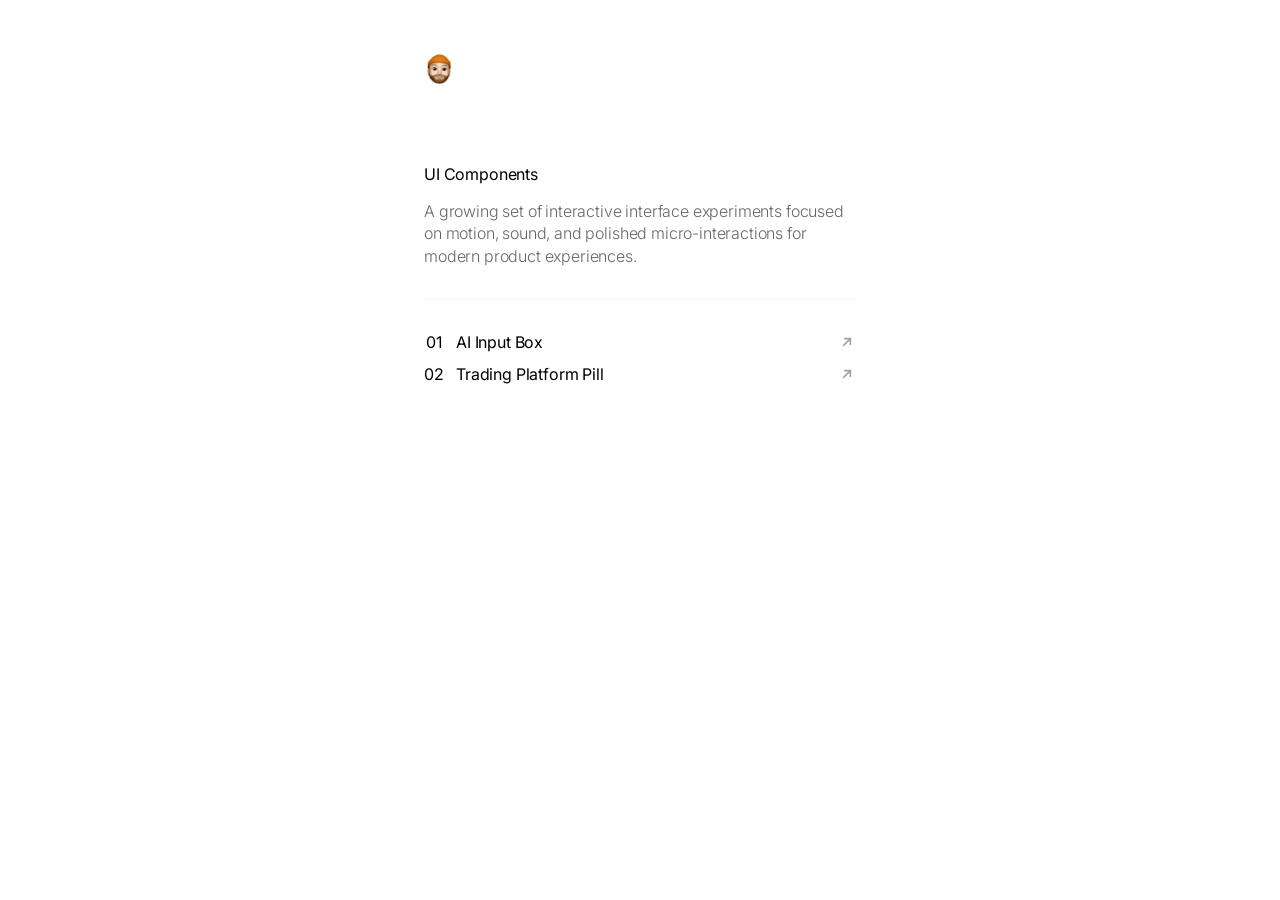
==== index.html @ ca188cae "Add trading platform pill component" ====
<!doctype html>
<html lang="en">
  <head>
    <meta charset="UTF-8" />
    <meta name="viewport" content="width=device-width, initial-scale=1.0" />
    <title>Aaron Vale UI Components</title>
    <link rel="preconnect" href="https://fonts.googleapis.com" />
    <link rel="preconnect" href="https://fonts.gstatic.com" crossorigin />
    <link href="https://fonts.googleapis.com/css2?family=Inter:wght@300;400&display=swap" rel="stylesheet" />
    <style>
      * {
        box-sizing: border-box;
      }

      html,
      body {
        min-height: 100%;
        margin: 0;
      }

      body {
        background: #ffffff;
        color: #000000;
        font-family: "Inter", system-ui, sans-serif;
        font-synthesis: none;
        -moz-osx-font-smoothing: grayscale;
        -webkit-font-smoothing: antialiased;
      }

      main {
        width: min(432px, calc(100vw - 48px));
        margin: 0 auto;
        padding-top: 54px;
      }

      .intro {
        display: flex;
        flex-direction: column;
        gap: 16px;
        width: 100%;
      }

      .avatar {
        display: block;
        height: 30px;
        width: auto;
        margin: 0 0 80px;
      }

      h1 {
        width: fit-content;
        margin: 0;
        color: #000000;
        font-size: 16px;
        line-height: 20px;
        font-weight: 400;
        letter-spacing: -0.01em;
      }

      .summary {
        width: 100%;
        margin: 0;
        color: rgba(0, 0, 0, 0.6);
        font-size: 16px;
        line-height: 140%;
        font-weight: 300;
        letter-spacing: -0.01em;
      }

      .divider {
        width: calc(100% + 1px);
        height: 1px;
        margin: 32px 0 32px -1px;
        background: rgba(0, 0, 0, 0.04);
      }

      .component-list {
        display: flex;
        flex-direction: column;
        gap: 12px;
        width: 100%;
      }

      .component-row {
        width: 100%;
        display: flex;
        align-items: center;
        justify-content: space-between;
        gap: 180px;
        color: #000000;
        text-decoration: none;
      }

      .component-name {
        display: flex;
        align-items: flex-start;
        gap: 12px;
        min-width: 0;
      }

      .component-number {
        width: 20px;
        flex: 0 0 20px;
        display: flex;
        justify-content: center;
        color: #000000;
        font-size: 16px;
        line-height: 20px;
        font-weight: 400;
        letter-spacing: -0.01em;
        text-align: center;
      }

      .component-title {
        width: fit-content;
        flex: 0 0 auto;
        color: #000000;
        font-size: 16px;
        line-height: 20px;
        font-weight: 400;
        letter-spacing: -0.01em;
      }

      .component-action {
        width: 18px;
        height: 18px;
        display: flex;
        align-items: center;
        justify-content: center;
        flex: 0 0 auto;
        color: #a3a3a3;
      }

      .component-action svg {
        width: 18px;
        height: 18px;
        fill: none;
        stroke: currentColor;
        stroke-width: 1.5;
        stroke-linecap: round;
        stroke-linejoin: round;
      }

      .component-number,
      .component-title,
      .component-action {
        transition: color 180ms ease;
      }

      .component-row:hover .component-number,
      .component-row:hover .component-title,
      .component-row:hover .component-action {
        color: #0287f2;
      }

      .component-row:hover .component-action {
        animation: row-arrow-shake 560ms cubic-bezier(0.25, 1, 0.5, 1);
      }

      @keyframes row-arrow-shake {
        0% {
          transform: translateX(0) rotate(0deg) scale(1);
        }

        18% {
          transform: translateX(-1px) rotate(-7deg) scale(1.025);
        }

        40% {
          transform: translateX(1px) rotate(6deg) scale(1.025);
        }

        62% {
          transform: translateX(-0.5px) rotate(-3.5deg) scale(1.012);
        }

        82% {
          transform: translateX(0.35px) rotate(2deg) scale(1.006);
        }

        100% {
          transform: translateX(0) rotate(0deg) scale(1);
        }
      }

      @media (max-width: 560px) {
        main {
          width: calc(100vw - 40px);
          margin: 0 20px;
          padding-top: 40px;
        }

        .divider {
          margin-top: 44px;
        }

        .component-row {
          gap: 24px;
        }
      }
    </style>
  </head>
  <body>
    <main>
      <img class="avatar" src="./assets/aaronvale-favicon.png" alt="" aria-hidden="true" />
      <section class="intro" aria-labelledby="page-title">
        <h1 id="page-title">UI Components</h1>
        <p class="summary">
          A growing set of interactive interface experiments focused on motion, sound,
          and polished micro-interactions for modern product experiences.
        </p>
      </section>

      <div class="divider" aria-hidden="true"></div>

      <nav class="component-list" aria-label="UI components">
        <a class="component-row" href="./compose-ai-box/">
          <span class="component-name">
            <span class="component-number">01</span>
            <span class="component-title">AI Input Box</span>
          </span>
          <span class="component-action" aria-label="Open">
            <svg viewBox="0 0 16 16" aria-hidden="true">
              <path d="M5 11 11 5" />
              <path d="M6 5h5v5" />
            </svg>
          </span>
        </a>
        <a class="component-row" href="./trading-platform-pill/">
          <span class="component-name">
            <span class="component-number">02</span>
            <span class="component-title">Trading Platform Pill</span>
          </span>
          <span class="component-action" aria-label="Open">
            <svg viewBox="0 0 16 16" aria-hidden="true">
              <path d="M5 11 11 5" />
              <path d="M6 5h5v5" />
            </svg>
          </span>
        </a>
      </nav>
    </main>
  </body>
</html>
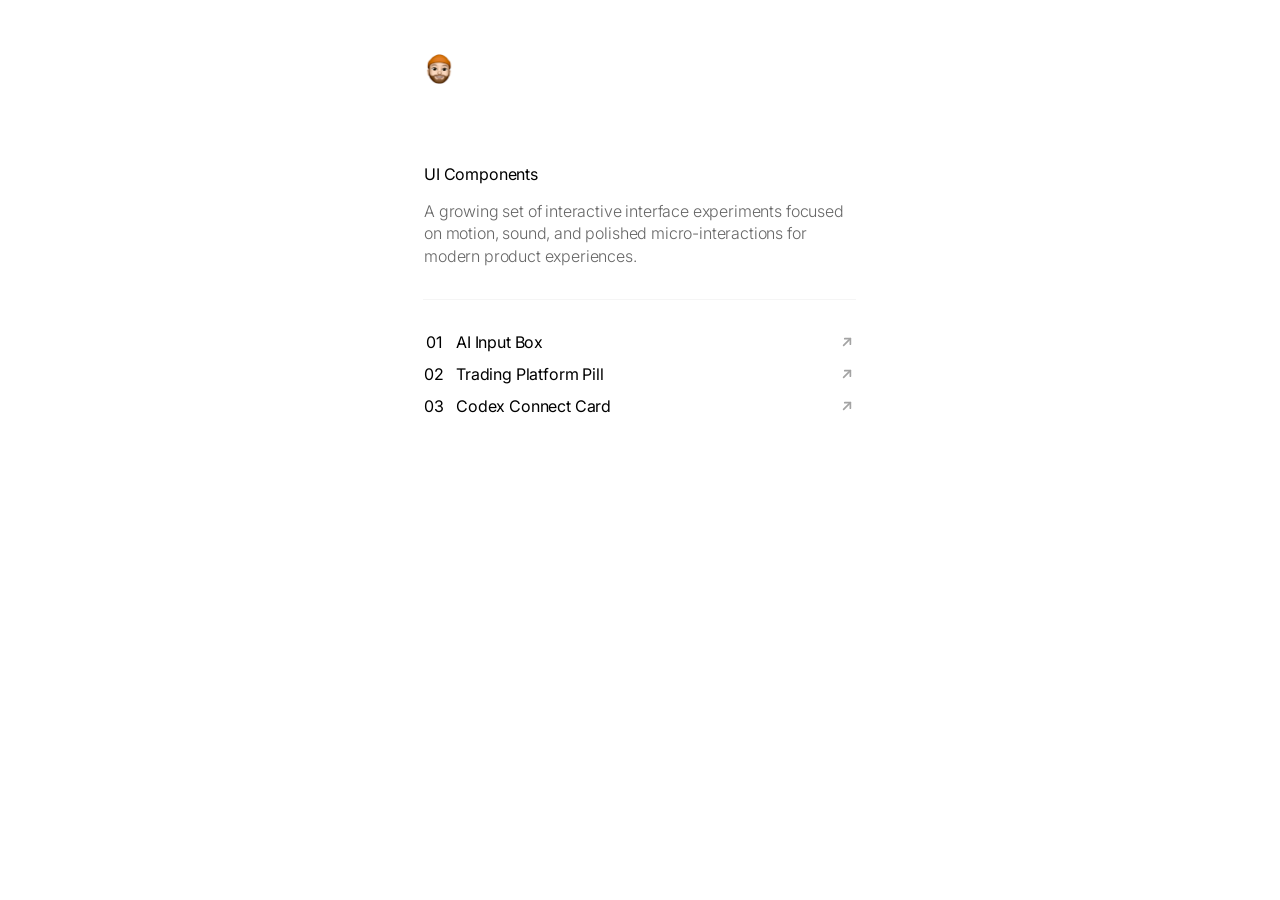
==== commit e65eb8b0: "Add Codex connect card component" ====
--- a/index.html
+++ b/index.html
@@ -238,6 +238,18 @@
             </svg>
           </span>
         </a>
+        <a class="component-row" href="./codex-connect-card/">
+          <span class="component-name">
+            <span class="component-number">03</span>
+            <span class="component-title">Codex Connect Card</span>
+          </span>
+          <span class="component-action" aria-label="Open">
+            <svg viewBox="0 0 16 16" aria-hidden="true">
+              <path d="M5 11 11 5" />
+              <path d="M6 5h5v5" />
+            </svg>
+          </span>
+        </a>
       </nav>
     </main>
   </body>
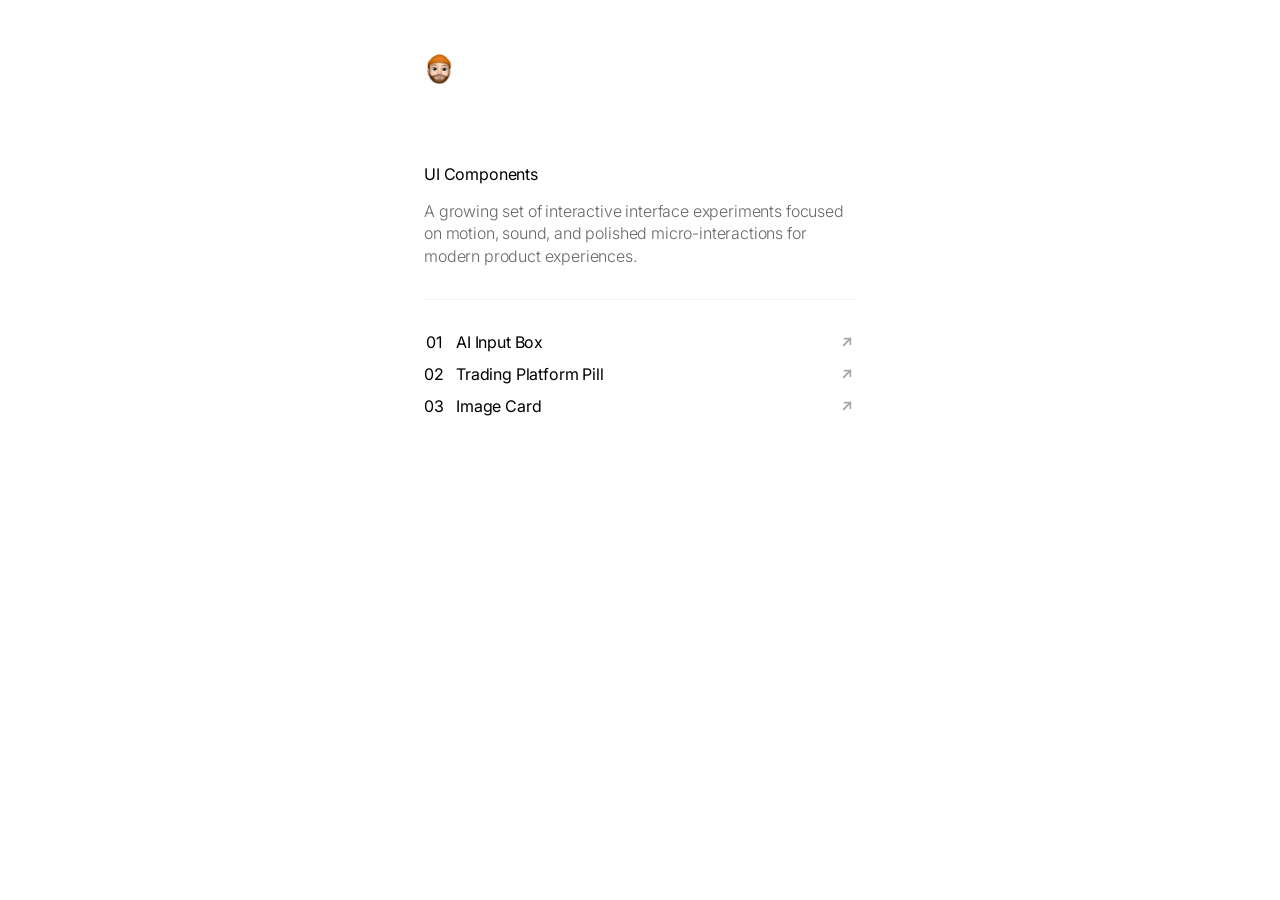
==== commit ff8118fa: "Rename Codex card to Image Card" ====
--- a/index.html
+++ b/index.html
@@ -241,7 +241,7 @@
         <a class="component-row" href="./codex-connect-card/">
           <span class="component-name">
             <span class="component-number">03</span>
-            <span class="component-title">Codex Connect Card</span>
+            <span class="component-title">Image Card</span>
           </span>
           <span class="component-action" aria-label="Open">
             <svg viewBox="0 0 16 16" aria-hidden="true">
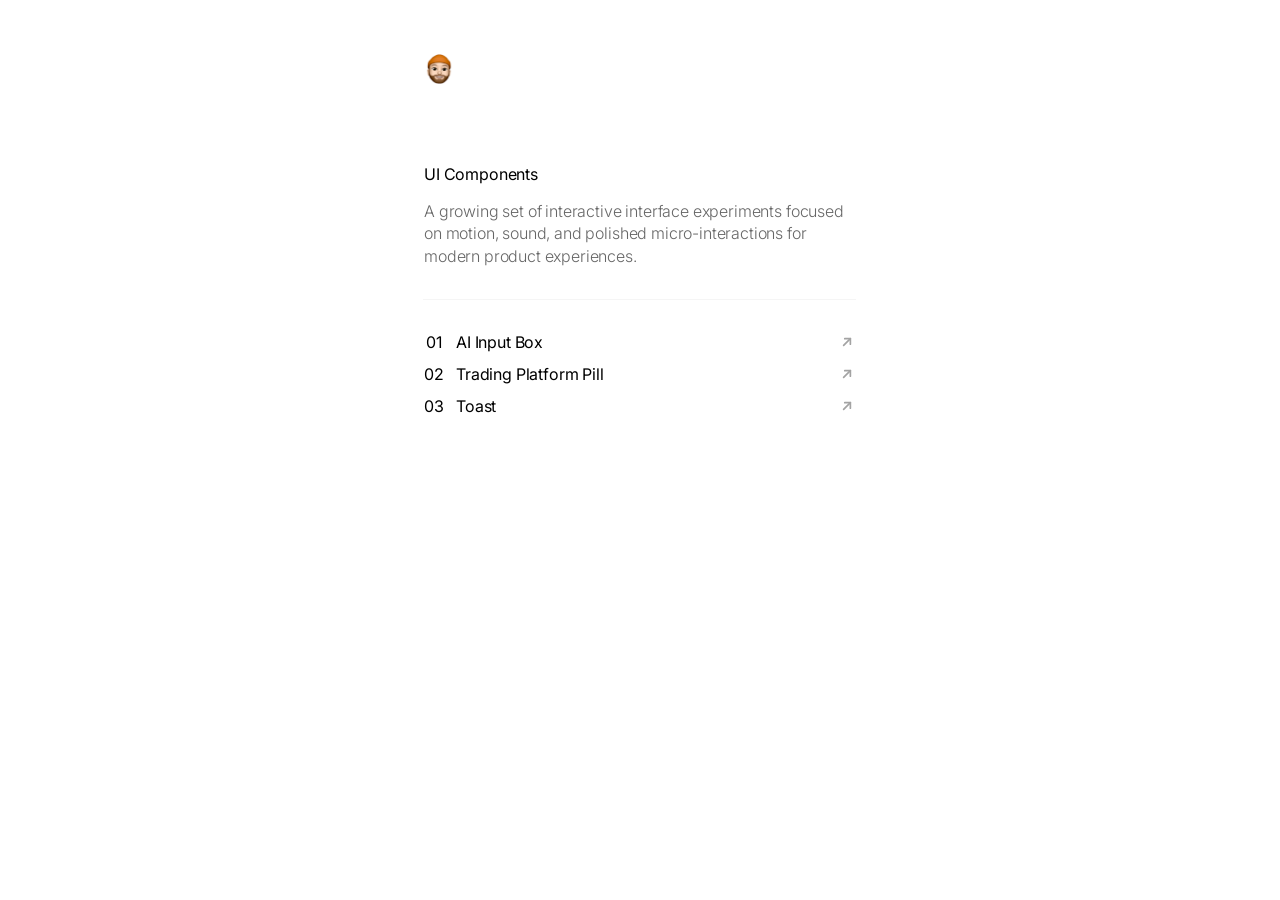
==== commit 08687b8a: "Rename Image Card to Toast" ====
--- a/index.html
+++ b/index.html
@@ -241,7 +241,7 @@
         <a class="component-row" href="./codex-connect-card/">
           <span class="component-name">
             <span class="component-number">03</span>
-            <span class="component-title">Image Card</span>
+            <span class="component-title">Toast</span>
           </span>
           <span class="component-action" aria-label="Open">
             <svg viewBox="0 0 16 16" aria-hidden="true">
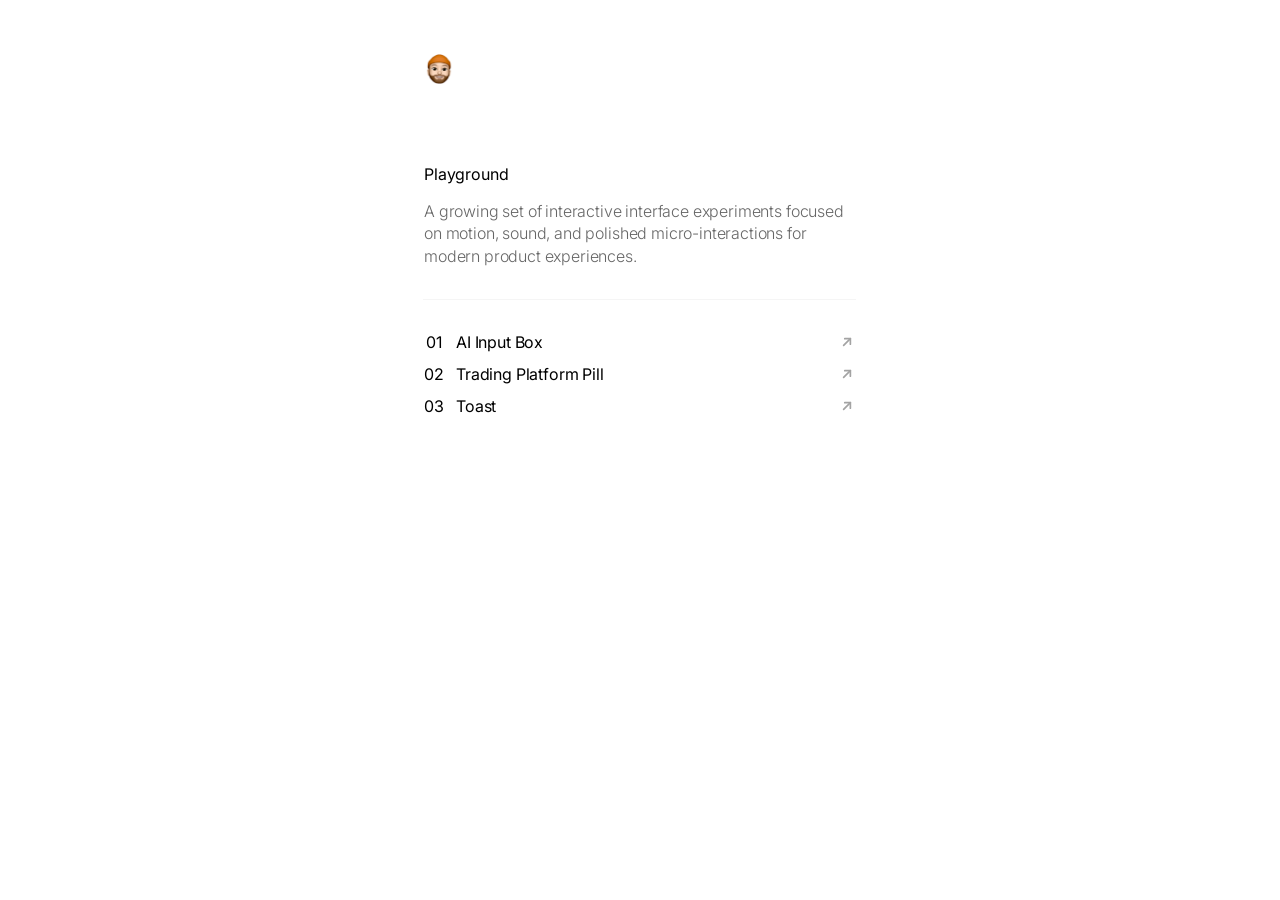
==== commit 59a3e8c8: "Rename homepage to Playground" ====
--- a/index.html
+++ b/index.html
@@ -3,7 +3,7 @@
   <head>
     <meta charset="UTF-8" />
     <meta name="viewport" content="width=device-width, initial-scale=1.0" />
-    <title>Aaron Vale UI Components</title>
+    <title>Aaron Vale - Playground</title>
     <link rel="preconnect" href="https://fonts.googleapis.com" />
     <link rel="preconnect" href="https://fonts.gstatic.com" crossorigin />
     <link href="https://fonts.googleapis.com/css2?family=Inter:wght@300;400&display=swap" rel="stylesheet" />
@@ -204,7 +204,7 @@
     <main>
       <img class="avatar" src="./assets/aaronvale-favicon.png" alt="" aria-hidden="true" />
       <section class="intro" aria-labelledby="page-title">
-        <h1 id="page-title">UI Components</h1>
+        <h1 id="page-title">Playground</h1>
         <p class="summary">
           A growing set of interactive interface experiments focused on motion, sound,
           and polished micro-interactions for modern product experiences.
@@ -238,7 +238,7 @@
             </svg>
           </span>
         </a>
-        <a class="component-row" href="./codex-connect-card/">
+        <a class="component-row" href="./toast/">
           <span class="component-name">
             <span class="component-number">03</span>
             <span class="component-title">Toast</span>
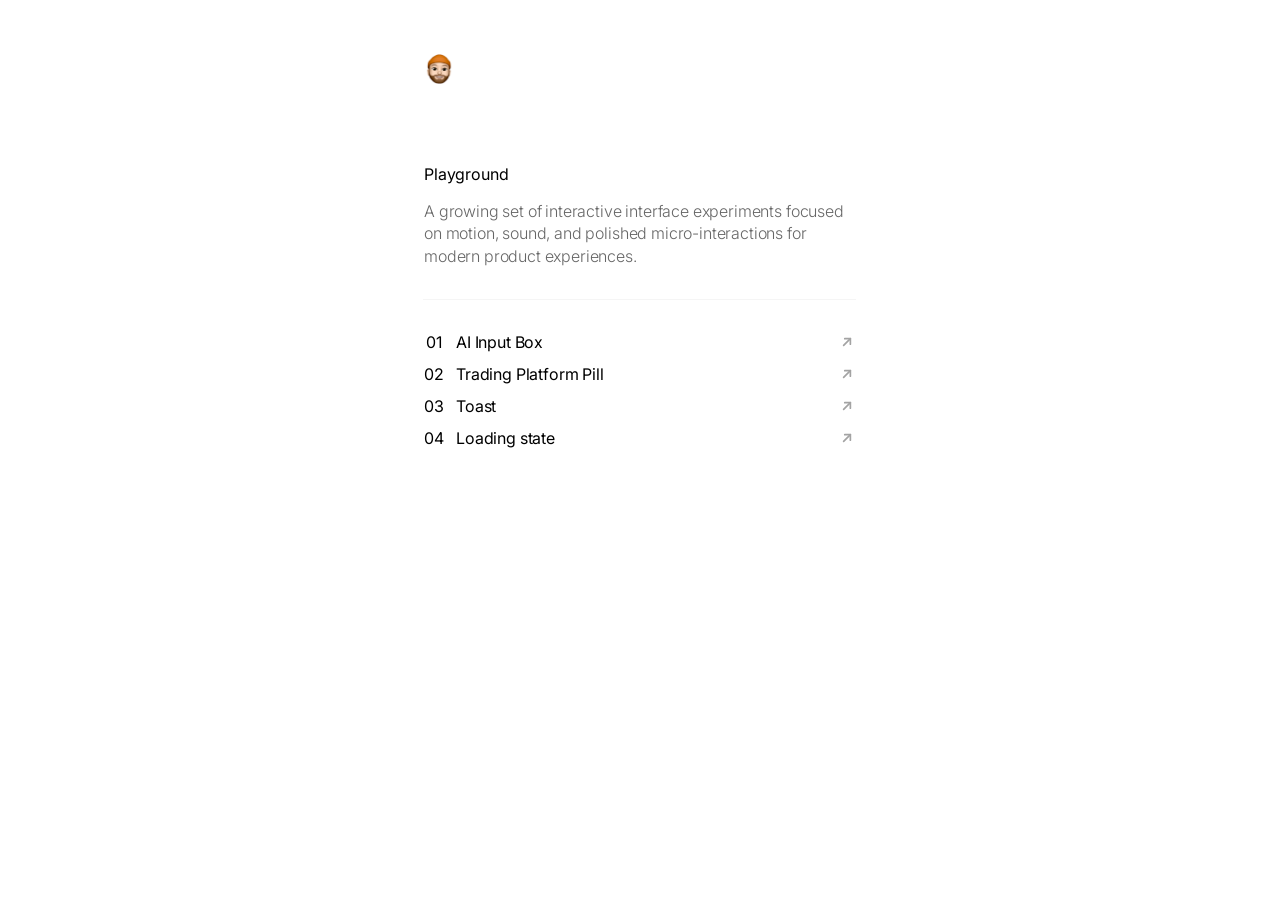
==== commit 90dfbb7b: "Add loading state component" ====
--- a/index.html
+++ b/index.html
@@ -250,6 +250,18 @@
             </svg>
           </span>
         </a>
+        <a class="component-row" href="./loading-state/">
+          <span class="component-name">
+            <span class="component-number">04</span>
+            <span class="component-title">Loading state</span>
+          </span>
+          <span class="component-action" aria-label="Open">
+            <svg viewBox="0 0 16 16" aria-hidden="true">
+              <path d="M5 11 11 5" />
+              <path d="M6 5h5v5" />
+            </svg>
+          </span>
+        </a>
       </nav>
     </main>
   </body>
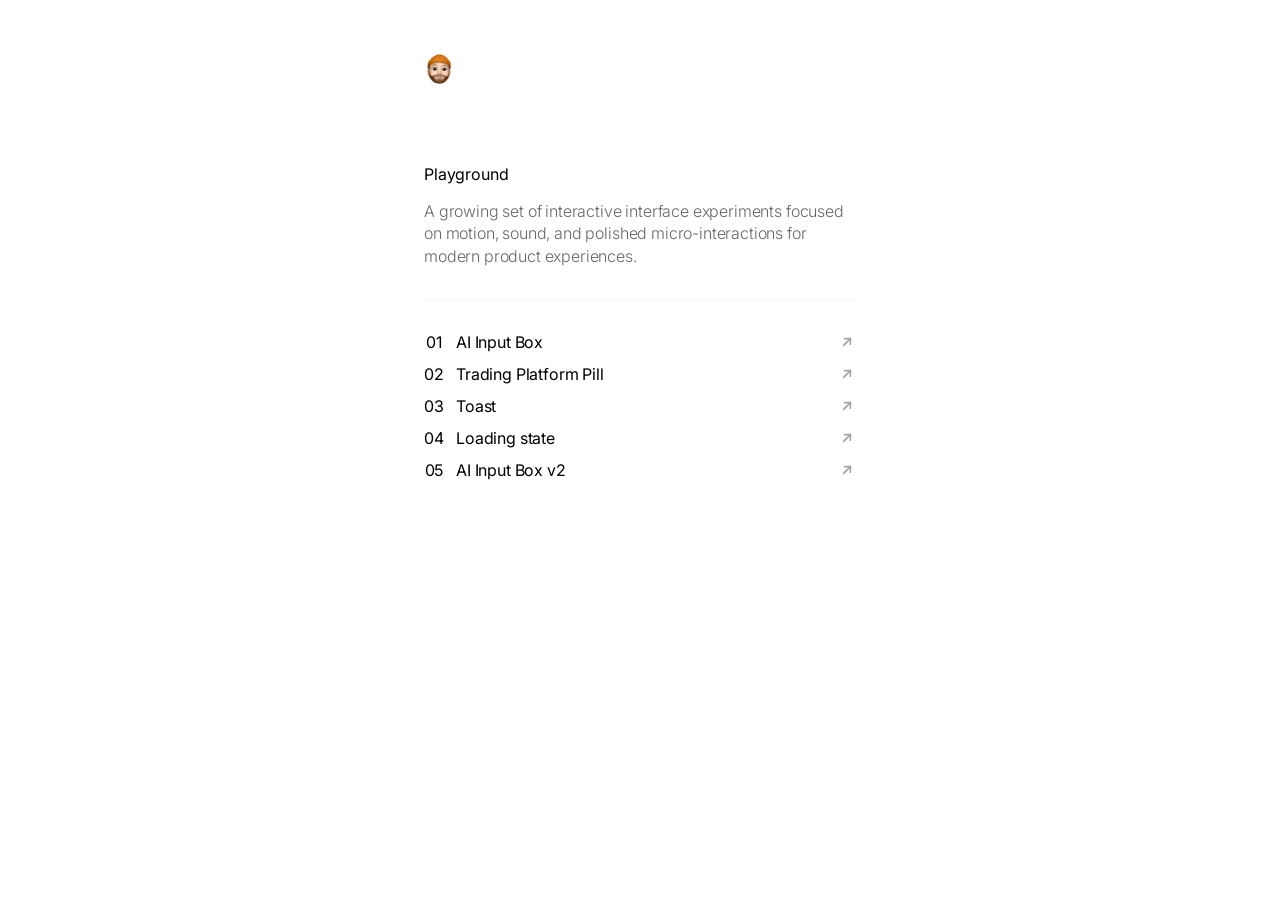
==== commit 8014c5ca: "Add AI Input Box v2" ====
--- a/index.html
+++ b/index.html
@@ -262,6 +262,18 @@
             </svg>
           </span>
         </a>
+        <a class="component-row" href="./ai-input-box-v2/">
+          <span class="component-name">
+            <span class="component-number">05</span>
+            <span class="component-title">AI Input Box v2</span>
+          </span>
+          <span class="component-action" aria-label="Open">
+            <svg viewBox="0 0 16 16" aria-hidden="true">
+              <path d="M5 11 11 5" />
+              <path d="M6 5h5v5" />
+            </svg>
+          </span>
+        </a>
       </nav>
     </main>
   </body>
